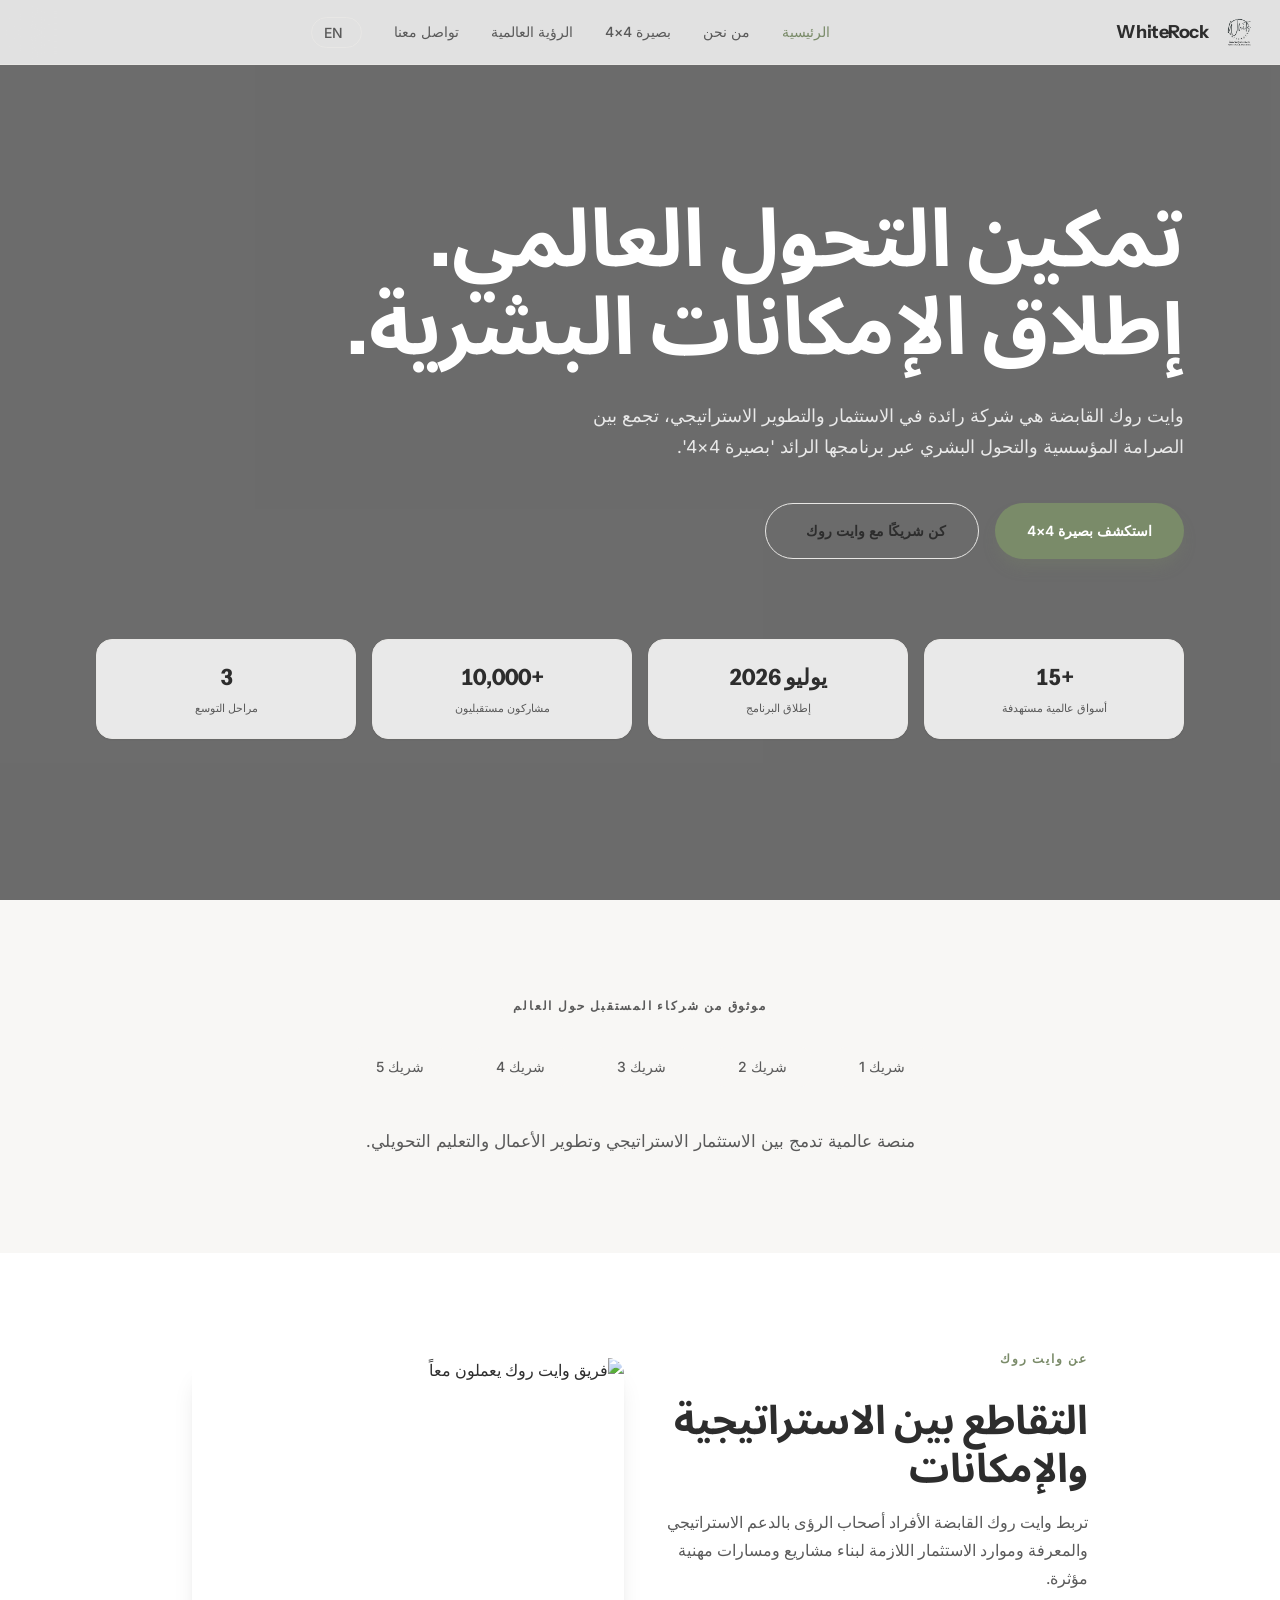
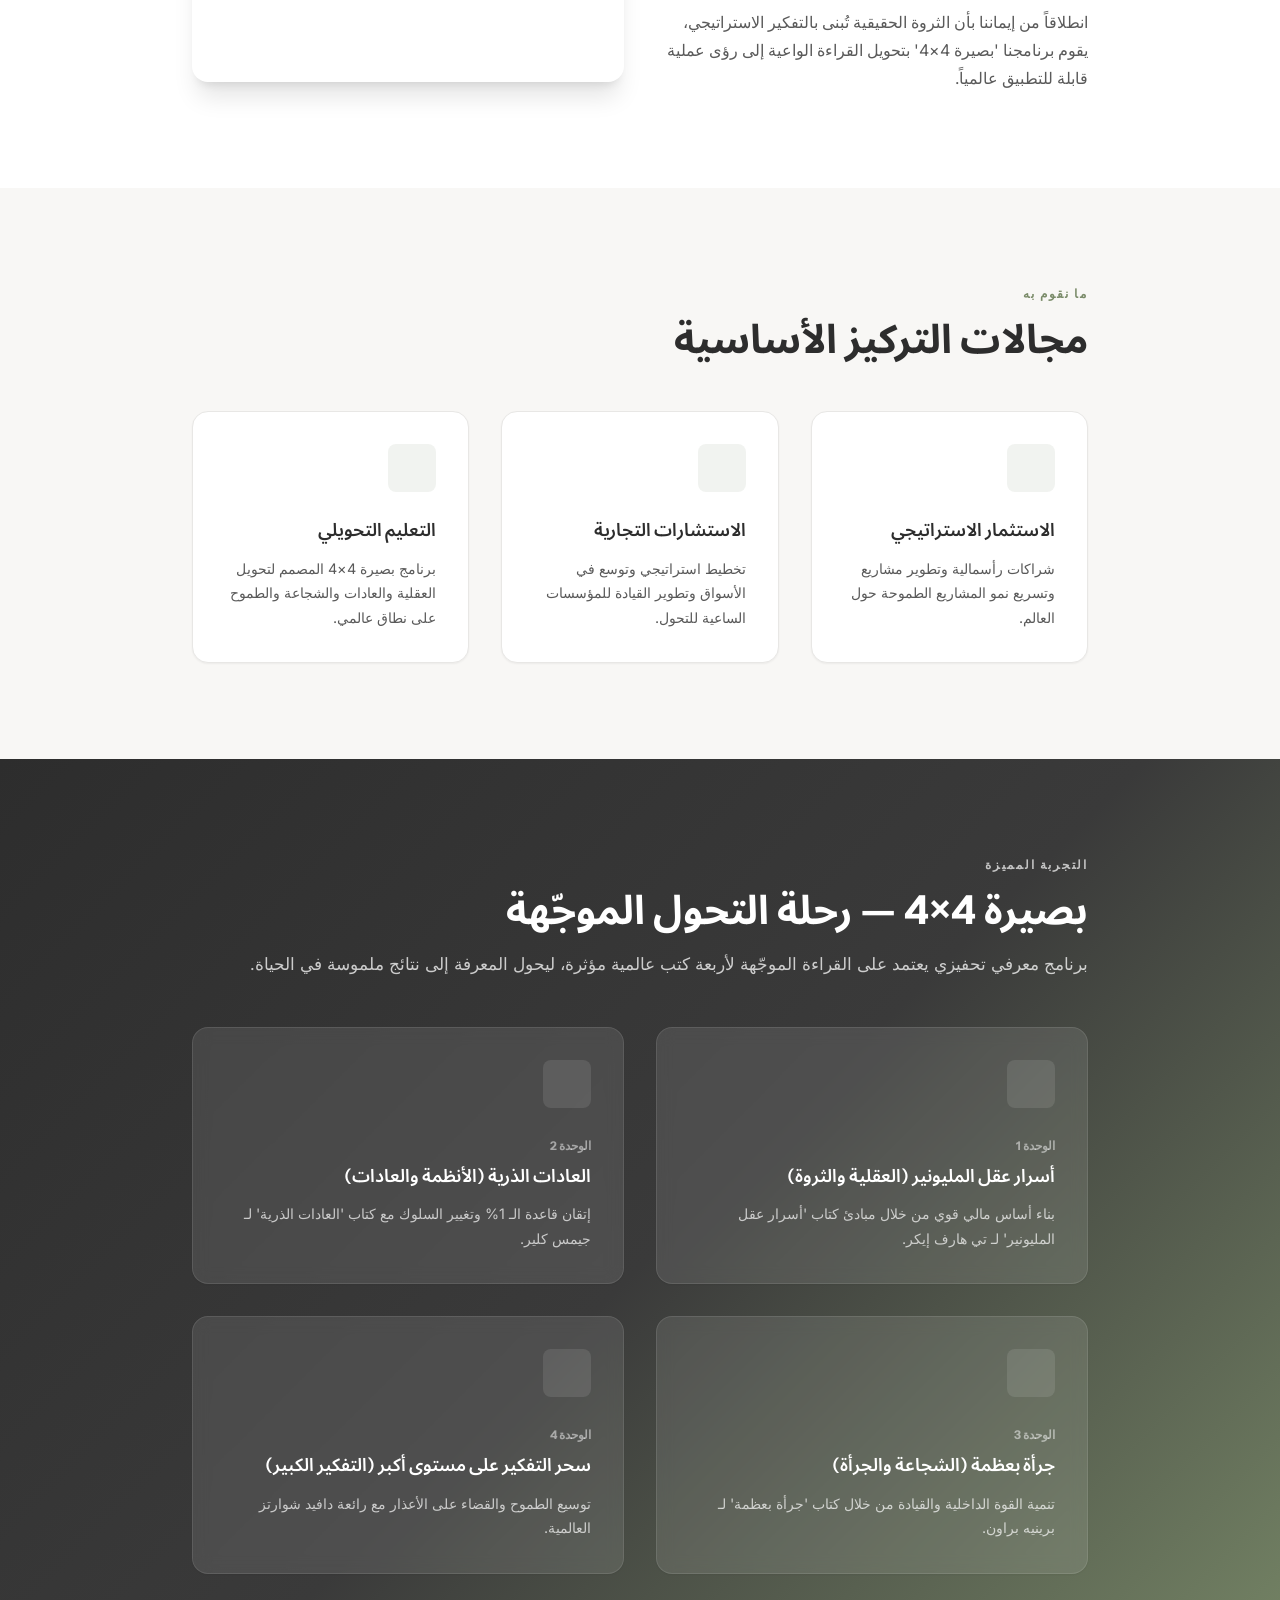
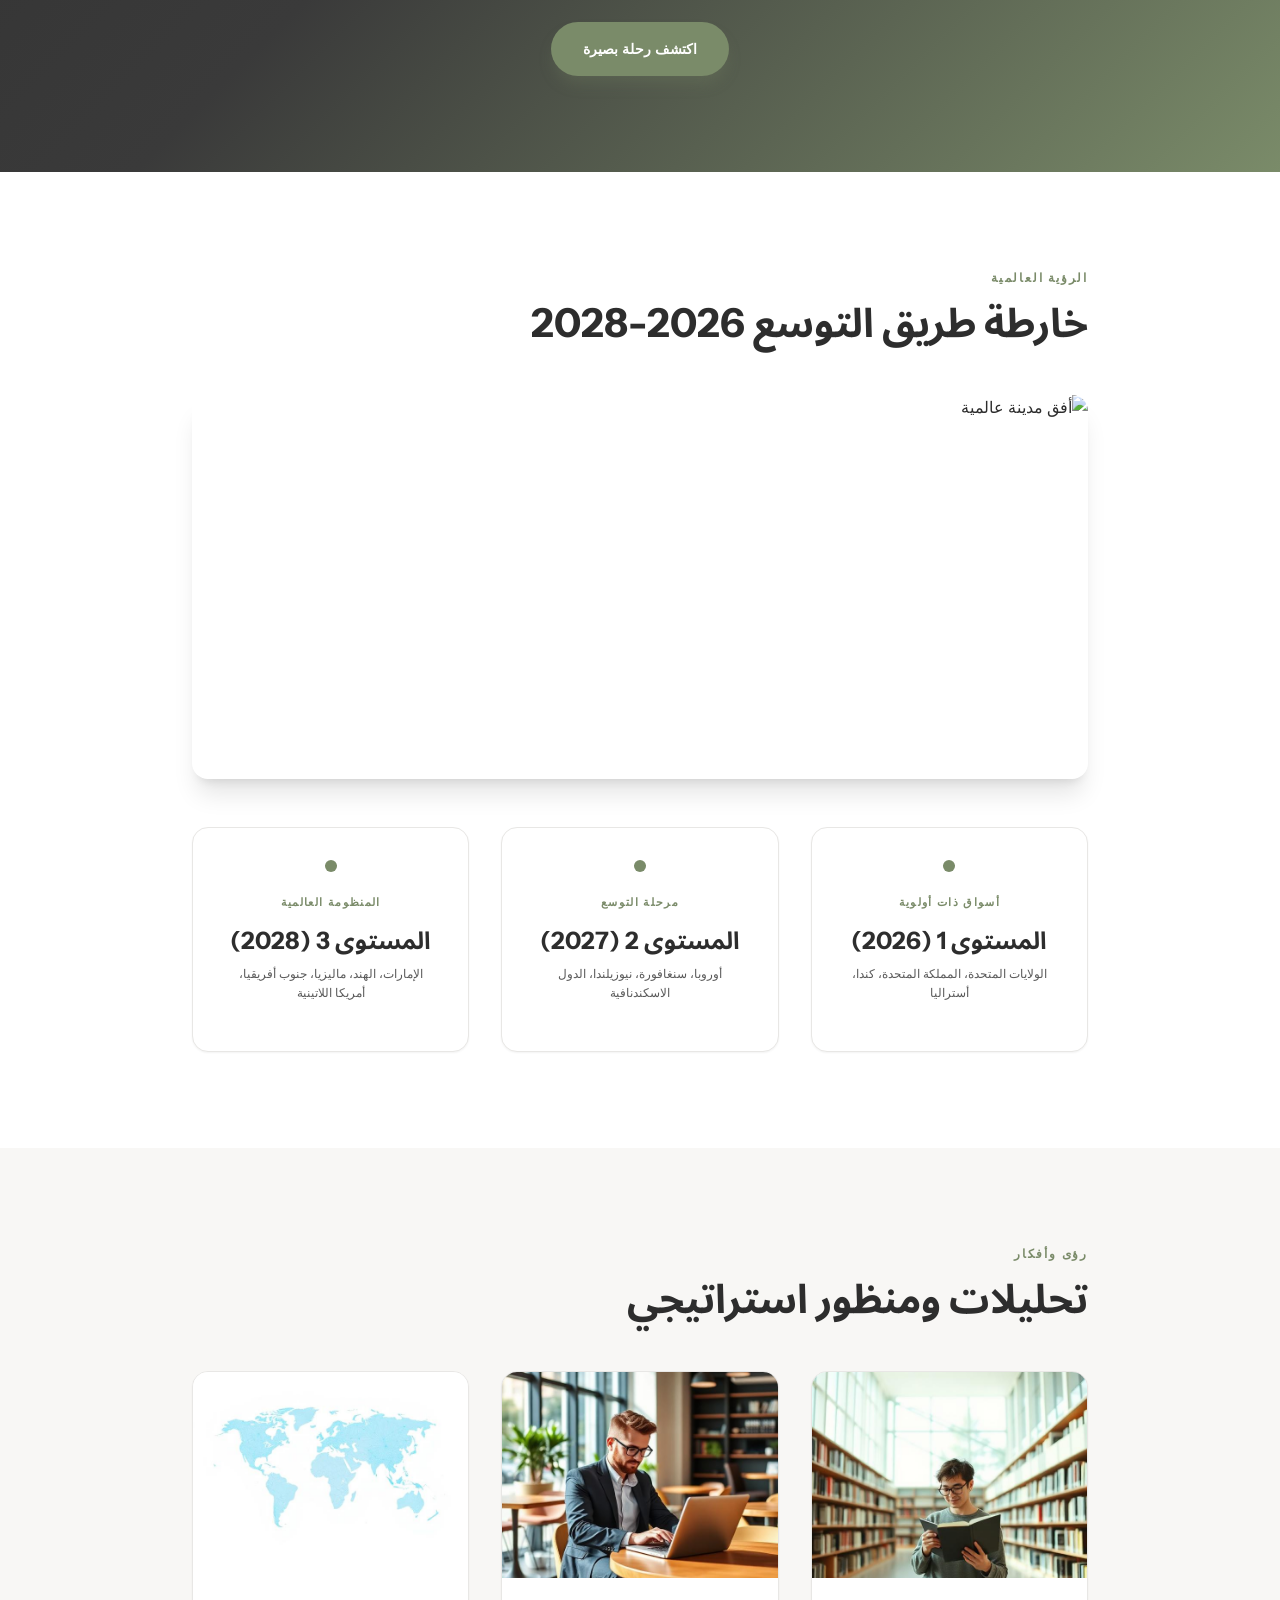
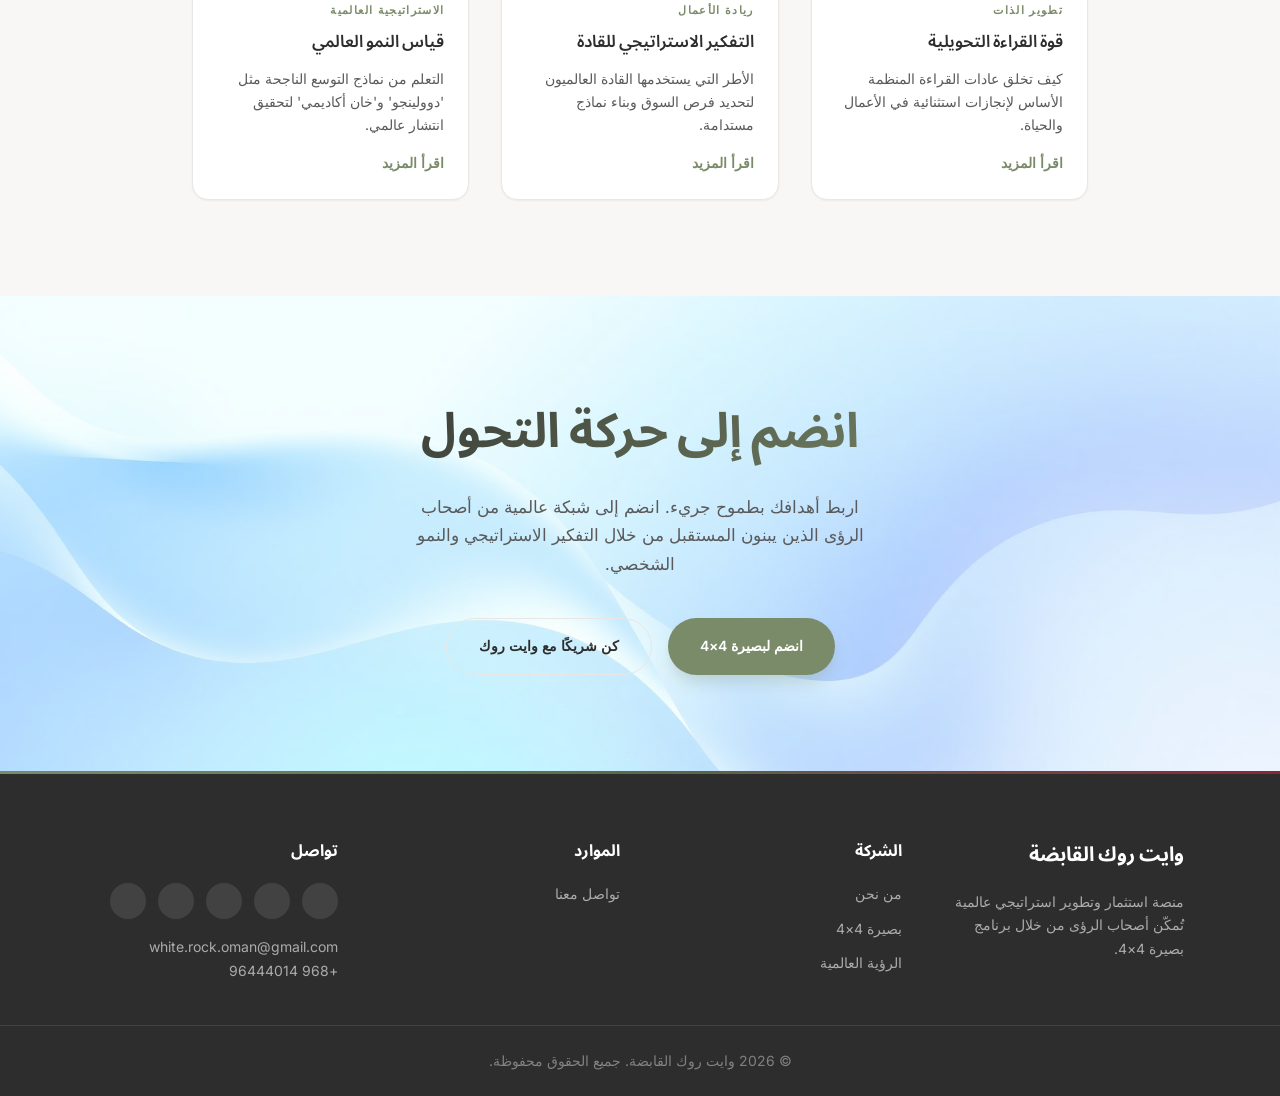
==== index.html @ 489f1a46 "Add files via upload" ====
<!DOCTYPE html>
<html lang="ar" dir="rtl">
<head>
  <meta charset="UTF-8">
  <meta name="viewport" content="width=device-width, initial-scale=1.0">

  <!-- SEO Meta Tags -->
  <title>وايت روك القابضة | بصيرة 4×4 - التمكين المعرفي والاستراتيجي</title>
  <meta name="description" content="وايت روك القابضة — شركة استثمار وتطوير استراتيجي عالمية تُمكّن الأفراد والمؤسسات من خلال برنامج بصيرة 4×4 المستوحى من أعظم الكتب العالمية.">
  <meta name="keywords" content="وايت روك، استثمار، تطوير استراتيجي، بصيرة 4x4، ذكاء مالي، تطوير عادات، قيادة، عمان">
  <meta name="author" content="WhiteRock Holding">
  <meta name="robots" content="index, follow">
  <link rel="canonical" href="https://whiterockholding.com/">

  <!-- Open Graph -->
  <meta property="og:title" content="وايت روك القابضة | بصيرة 4×4">
  <meta property="og:description" content="شركة استثمار وتطوير استراتيجي عالمية تُمكّن الأفراد والمؤسسات الطموحة عبر برنامج بصيرة 4x4.">
  <meta property="og:type" content="website">
  <meta property="og:url" content="https://whiterockholding.com/">
  <meta property="og:image" content="https://whiterockholding.com/assets/images/logo.png">
  <meta property="og:locale" content="ar_AR">
  <meta property="og:site_name" content="WhiteRock Holding">

  <!-- Twitter Card -->
  <meta name="twitter:card" content="summary_large_image">
  <meta name="twitter:title" content="وايت روك القابضة | بصيرة 4×4">
  <meta name="twitter:description" content="تمكين التحول العالمي عبر الاستثمار والتعليم التحويلي.">

  <!-- Favicon -->
  <link rel="icon" type="image/png" href="assets/images/logo.png">
  <link rel="preconnect" href="https://fonts.googleapis.com">
  <link rel="preconnect" href="https://fonts.gstatic.com" crossorigin>
  <link rel="stylesheet" href="assets/style.css">
  <script src="https://unpkg.com/lucide@latest"></script>
</head>
<body>

  <!-- Navbar -->
  <nav class="navbar">
    <div class="navbar__container">
      <a href="index.html" class="navbar__logo">
        <img src="assets/images/logo.png" alt="WhiteRock Holding" class="navbar__logo-img" width="32" height="32">
        <span class="navbar__logo-text">WhiteRock</span>
      </a>

      <div class="navbar__links">
        <a href="index.html" class="nav-link nav-link--active" data-i18n="nav.home">الرئيسية</a>
        <a href="about.html" class="nav-link" data-i18n="nav.about">من نحن</a>
        <a href="program.html" class="nav-link" data-i18n="nav.program">بصيرة 4×4</a>
        <a href="global-vision.html" class="nav-link" data-i18n="nav.globalVision">الرؤية العالمية</a>
        <a href="contact.html" class="nav-link" data-i18n="nav.contact">تواصل معنا</a>
        <button class="lang-btn lang-btn--desktop">
          <i data-lucide="languages"></i> EN
        </button>
      </div>

      <div class="navbar__actions">
        <button class="lang-btn lang-btn--mobile">
          <i data-lucide="languages"></i> EN
        </button>
        <button class="mobile-menu-btn" id="mobile-menu-btn">
          <i data-lucide="menu"></i>
        </button>
      </div>
    </div>

    <div class="mobile-menu hidden" id="mobile-menu">
      <div class="mobile-menu__links">
        <a href="index.html" class="mobile-nav-link mobile-nav-link--active" data-i18n="nav.home">الرئيسية</a>
        <a href="about.html" class="mobile-nav-link" data-i18n="nav.about">من نحن</a>
        <a href="program.html" class="mobile-nav-link" data-i18n="nav.program">بصيرة 4×4</a>
        <a href="global-vision.html" class="mobile-nav-link" data-i18n="nav.globalVision">الرؤية العالمية</a>
        <a href="contact.html" class="mobile-nav-link" data-i18n="nav.contact">تواصل معنا</a>
      </div>
    </div>
  </nav>

  <main>
    <!-- Hero Section -->
    <section class="hero">
      <video class="hero__video" autoplay loop muted playsinline poster="https://images.unsplash.com/photo-1556761175-4b46a572b786?auto=format&fit=crop&w=1920&q=80">
        <!-- Add your 8-12s loop video showing modern cities, business meetings, technology, and global teamwork here -->
        <source src="assets/videos/hero-loop.mp4" type="video/mp4">
      </video>
      <div class="hero__overlay"></div>
      <div class="hero__content">
        <h1 class="hero__title fade-in">
          <span class="hero__title-gradient" data-i18n="hero.title1">تمكين التحول العالمي.</span>
          <span class="hero__title-plain" data-i18n="hero.title2">إطلاق الإمكانات البشرية.</span>
        </h1>
        <p class="hero__desc fade-in" data-i18n="hero.desc">
          وايت روك القابضة هي شركة رائدة في الاستثمار والتطوير الاستراتيجي، تجمع بين الصرامة المؤسسية والتحول البشري عبر برنامجها الرائد "بصيرة 4×4".
        </p>
        <div class="hero__actions fade-in">
          <a href="program.html" class="btn btn--primary" data-i18n="hero.cta1">استكشف بصيرة 4×4</a>
          <a href="program.html" class="btn btn--outline">
            <span data-i18n="hero.cta2">استكشف المنهجية</span>
            <i data-lucide="arrow-left"></i>
          </a>
        </div>
        <div class="hero__stats fade-in">
          <div class="stat-card">
            <i data-lucide="globe" class="stat-card__icon"></i>
            <div class="stat-card__value" data-i18n="hero.stats.marketsValue">+15</div>
            <div class="stat-card__label" data-i18n="hero.stats.markets">أسواق عالمية مستهدفة</div>
          </div>
          <div class="stat-card">
            <i data-lucide="calendar" class="stat-card__icon"></i>
            <div class="stat-card__value" data-i18n="hero.stats.launchValue">يوليو 2026</div>
            <div class="stat-card__label" data-i18n="hero.stats.launch">إطلاق البرنامج</div>
          </div>
          <div class="stat-card">
            <i data-lucide="users" class="stat-card__icon"></i>
            <div class="stat-card__value" data-i18n="hero.stats.participantsValue">+10,000</div>
            <div class="stat-card__label" data-i18n="hero.stats.participants">مشاركون مستقبليون</div>
          </div>
          <div class="stat-card">
            <i data-lucide="layers" class="stat-card__icon"></i>
            <div class="stat-card__value" data-i18n="hero.stats.phasesValue">3</div>
            <div class="stat-card__label" data-i18n="hero.stats.phases">مراحل التوسع</div>
          </div>
        </div>
      </div>
    </section>

    <!-- Trust Section -->
    <section class="section section--alt">
      <div class="container fade-in">
        <span class="trust__label" data-i18n="trust.label">موثوق من شركاء المستقبل حول العالم</span>
        <div class="trust__partners">
          <div class="partner-badge"><span data-i18n="trust.partners.0">شريك 1</span></div>
          <div class="partner-badge"><span data-i18n="trust.partners.1">شريك 2</span></div>
          <div class="partner-badge"><span data-i18n="trust.partners.2">شريك 3</span></div>
          <div class="partner-badge"><span data-i18n="trust.partners.3">شريك 4</span></div>
          <div class="partner-badge"><span data-i18n="trust.partners.4">شريك 5</span></div>
        </div>
        <p class="trust__desc" data-i18n="trust.desc">
          منصة عالمية تدمج بين الاستثمار الاستراتيجي وتطوير الأعمال والتعليم التحويلي.
        </p>
      </div>
    </section>

    <!-- About Section -->
    <section class="section">
      <div class="container">
        <div class="grid-2 grid--center grid--reverse">
          <div class="fade-in">
            <img src="https://images.unsplash.com/photo-1522071820081-009f0129c71c?auto=format&fit=crop&w=800&q=80" alt="فريق وايت روك يعملون معاً" loading="lazy" class="about__image">
          </div>
          <div class="about__content fade-in">
            <span class="section-label" data-i18n="aboutSection.label">عن وايت روك</span>
            <h2 class="section-title" data-i18n="aboutSection.title">التقاطع بين الاستراتيجية والإمكانات</h2>
            <p class="about__desc" data-i18n="aboutSection.p1">
              تربط وايت روك القابضة الأفراد أصحاب الرؤى بالدعم الاستراتيجي والمعرفة وموارد الاستثمار اللازمة لبناء مشاريع ومسارات مهنية مؤثرة.
            </p>
            <p class="about__desc" data-i18n="aboutSection.p2">
              انطلاقاً من الإيمان بأن الثروة الحقيقية تُبنى بالتفكير الاستراتيجي، يقوم برنامجنا "بصيرة 4×4" بتحويل القراءة الواعية إلى رؤى عملية قابلة للتطبيق عالمياً.
            </p>
          </div>
        </div>
      </div>
    </section>

    <!-- Core Services Section -->
    <section class="section section--alt">
      <div class="container">
        <div class="section-header">
          <span class="section-label" data-i18n="core.label">ما نقوم به</span>
          <h2 class="section-title" data-i18n="core.title">مجالات التركيز الأساسية</h2>
        </div>
        <div class="grid-3">
          <div class="card fade-in">
            <div class="card__icon-wrap">
              <i data-lucide="trending-up"></i>
            </div>
            <h3 class="card__title" data-i18n="core.items.0.title">الاستثمار الاستراتيجي</h3>
            <p class="card__desc" data-i18n="core.items.0.desc">شراكات رأسمالية وتطوير مشاريع وتسريع نمو المشاريع الطموحة حول العالم.</p>
          </div>
          <div class="card fade-in">
            <div class="card__icon-wrap">
              <i data-lucide="briefcase"></i>
            </div>
            <h3 class="card__title" data-i18n="core.items.1.title">الاستشارات التجارية</h3>
            <p class="card__desc" data-i18n="core.items.1.desc">تخطيط استراتيجي وتوسع في الأسواق وتطوير القيادة للمؤسسات الساعية للتحول.</p>
          </div>
          <div class="card fade-in">
            <div class="card__icon-wrap">
              <i data-lucide="graduation-cap"></i>
            </div>
            <h3 class="card__title" data-i18n="core.items.2.title">التعليم التحويلي</h3>
            <p class="card__desc" data-i18n="core.items.2.desc">برنامج بصيرة 4×4 المصمم لتحويل العقلية والعادات والشجاعة والطموح على نطاق عالمي.</p>
          </div>
        </div>
      </div>
    </section>

    <!-- Program Section -->
    <section class="section section--dark">
      <div class="container">
        <div class="section-header">
          <span class="section-label section-label--light" data-i18n="programSection.label">التجربة المميزة</span>
          <h2 class="section-title section-title--light" data-i18n="programSection.title">بصيرة 4×4 — رحلة التحول الموجّهة</h2>
          <p class="section-desc section-desc--light" data-i18n="programSection.desc">برنامج معرفي تحفيزي يعتمد على القراءة الموجّهة لأربعة كتب عالمية مؤثرة، ليحول المعرفة إلى نتائج ملموسة في الحياة.</p>
        </div>
        <div class="grid-2">
          <div class="card card--dark fade-in">
            <div class="card__icon-wrap card__icon-wrap--dark">
              <i data-lucide="brain"></i>
            </div>
            <span class="card__num"><span data-i18n="programSection.moduleLabel">الوحدة</span> 1</span>
            <h3 class="card__title card__title--light" data-i18n="programSection.modules.0.title">أسرار عقل المليونير (العقلية والثروة)</h3>
            <p class="card__desc card__desc--light" data-i18n="programSection.modules.0.desc">بناء أساس مالي قوي من خلال مبادئ كتاب 'أسرار عقل المليونير' لـ تي هارف إيكر.</p>
          </div>
          <div class="card card--dark fade-in">
            <div class="card__icon-wrap card__icon-wrap--dark">
              <i data-lucide="zap"></i>
            </div>
            <span class="card__num"><span data-i18n="programSection.moduleLabel">الوحدة</span> 2</span>
            <h3 class="card__title card__title--light" data-i18n="programSection.modules.1.title">العادات الذرية (الأنظمة والعادات)</h3>
            <p class="card__desc card__desc--light" data-i18n="programSection.modules.1.desc">إتقان قاعدة الـ 1% وتغيير السلوك مع كتاب 'العادات الذرية' لـ جيمس كلير.</p>
          </div>
          <div class="card card--dark fade-in">
            <div class="card__icon-wrap card__icon-wrap--dark">
              <i data-lucide="heart"></i>
            </div>
            <span class="card__num"><span data-i18n="programSection.moduleLabel">الوحدة</span> 3</span>
            <h3 class="card__title card__title--light" data-i18n="programSection.modules.2.title">جرأة بعظمة (الشجاعة والجرأة)</h3>
            <p class="card__desc card__desc--light" data-i18n="programSection.modules.2.desc">تنمية القوة الداخلية والقيادة من خلال كتاب 'جرأة بعظمة' لـ برينيه براون.</p>
          </div>
          <div class="card card--dark fade-in">
            <div class="card__icon-wrap card__icon-wrap--dark">
              <i data-lucide="rocket"></i>
            </div>
            <span class="card__num"><span data-i18n="programSection.moduleLabel">الوحدة</span> 4</span>
            <h3 class="card__title card__title--light" data-i18n="programSection.modules.3.title">سحر التفكير على مستوى أكبر (التفكير الكبير)</h3>
            <p class="card__desc card__desc--light" data-i18n="programSection.modules.3.desc">توسيع الطموح والقضاء على الأعذار مع رائعة دافيد شوارتز العالمية.</p>
          </div>
        </div>
        <div style="text-align:center; margin-top:3rem;" class="fade-in">
          <a href="program.html" class="btn btn--primary" data-i18n="programSection.cta">اكتشف رحلة بصيرة</a>
        </div>
      </div>
    </section>

    <!-- Global Section -->
    <section class="section">
      <div class="container">
        <div class="section-header">
          <span class="section-label" data-i18n="globalSection.label">الرؤية العالمية</span>
          <h2 class="section-title" data-i18n="globalSection.title">التوسع عبر الحدود</h2>
        </div>
        <img src="https://images.unsplash.com/photo-1477959858617-67f851154673?auto=format&fit=crop&w=1920&q=80" alt="أفق مدينة عالمية" loading="lazy" class="global-image fade-in">
        <div class="grid-3">
          <div class="tier-card fade-in">
            <div class="tier-card__dot"></div>
            <span class="tier-card__status" data-i18n="globalSection.tiers.0.status">أسواق ذات أولوية</span>
            <h3 class="tier-card__name" data-i18n="globalSection.tiers.0.tier">المستوى 1 (2026)</h3>
            <p class="tier-card__year" data-i18n="globalSection.tiers.0.countries">الولايات المتحدة، المملكة المتحدة، كندا، أستراليا</p>
          </div>
          <div class="tier-card fade-in">
            <div class="tier-card__dot"></div>
            <span class="tier-card__status" data-i18n="globalSection.tiers.1.status">مرحلة التوسع</span>
            <h3 class="tier-card__name" data-i18n="globalSection.tiers.1.tier">المستوى 2 (2027)</h3>
            <p class="tier-card__year" data-i18n="globalSection.tiers.1.countries">أوروبا، سنغافورة، نيوزيلندا، الدول الاسكندنافية</p>
          </div>
          <div class="tier-card fade-in">
            <div class="tier-card__dot"></div>
            <span class="tier-card__status" data-i18n="globalSection.tiers.2.status">المنظومة العالمية</span>
            <h3 class="tier-card__name" data-i18n="globalSection.tiers.2.tier">المستوى 3 (2028)</h3>
            <p class="tier-card__year" data-i18n="globalSection.tiers.2.countries">الإمارات، الهند، ماليزيا، جنوب أفريقيا، أمريكا اللاتينية</p>
          </div>
        </div>
      </div>
    </section>

    <!-- Insights Section -->
    <section class="section section--alt">
      <div class="container">
        <div class="section-header">
          <span class="section-label" data-i18n="insightsSection.label">رؤى وأفكار</span>
          <h2 class="section-title" data-i18n="insightsSection.title">وجهات نظر وأفكار</h2>
        </div>
        <div class="grid-3">
          <div class="fade-in">
            <article class="article-card">
              <img src="assets/images/insight-reading.jpg" alt="قوة القراءة التحويلية" loading="lazy" class="article-card__image">
              <div class="article-card__body">
                <span class="article-card__category" data-i18n="insightsSection.articles.0.category">تطوير الذات</span>
                <h3 class="article-card__title" data-i18n="insightsSection.articles.0.title">قوة القراءة التحويلية</h3>
                <p class="article-card__excerpt" data-i18n="insightsSection.articles.0.excerpt">كيف تخلق العادات المنظمة الأساس لإنجازات استثنائية في الأعمال والحياة.</p>
                <a href="about.html" class="article-card__link">
                  <span data-i18n="insightsSection.readMore">اقرأ المزيد</span>
                  <i data-lucide="arrow-left"></i>
                </a>
              </div>
            </article>
          </div>
          <div class="fade-in">
            <article class="article-card">
              <img src="assets/images/insight-strategy.jpg" alt="التفكير الاستراتيجي لرواد الأعمال" loading="lazy" class="article-card__image">
              <div class="article-card__body">
                <span class="article-card__category" data-i18n="insightsSection.articles.1.category">ريادة الأعمال</span>
                <h3 class="article-card__title" data-i18n="insightsSection.articles.1.title">التفكير الاستراتيجي لرواد الأعمال</h3>
                <p class="article-card__excerpt" data-i18n="insightsSection.articles.1.excerpt">أطر استراتيجية لتحديد فرص السوق وبناء نماذج أعمال مستدامة.</p>
                <a href="about.html" class="article-card__link">
                  <span data-i18n="insightsSection.readMore">اقرأ المزيد</span>
                  <i data-lucide="arrow-left"></i>
                </a>
              </div>
            </article>
          </div>
          <div class="fade-in">
            <article class="article-card">
              <img src="assets/images/insight-global.jpg" alt="بناء رؤية عالمية" loading="lazy" class="article-card__image">
              <div class="article-card__body">
                <span class="article-card__category" data-i18n="insightsSection.articles.2.category">التفكير الاستراتيجي</span>
                <h3 class="article-card__title" data-i18n="insightsSection.articles.2.title">بناء رؤية عالمية</h3>
                <p class="article-card__excerpt" data-i18n="insightsSection.articles.2.excerpt">تطوير النماذج الذهنية التي يستخدمها أنجح المستثمرين والقادة في العالم.</p>
                <a href="insights.html" class="article-card__link">
                  <span data-i18n="insightsSection.readMore">اقرأ المزيد</span>
                  <i data-lucide="arrow-left"></i>
                </a>
              </div>
            </article>
          </div>
        </div>
      </div>
    </section>

    <!-- CTA Section -->
    <section class="cta">
      <img src="assets/images/cta-gradient.jpg" alt="" class="cta__bg" loading="lazy">
      <div class="cta__overlay"></div>
      <div class="cta__content fade-in">
        <h2 class="cta__title" data-i18n="cta.title">ابدأ رحلة التحول</h2>
        <p class="cta__desc" data-i18n="cta.desc">
          اربط أهدافك بطموح جريء. انضم إلى شبكة عالمية من أصحاب الرؤى الذين يبنون المستقبل من خلال التفكير الاستراتيجي والنمو الشخصي.
        </p>
        <div class="cta__actions">
          <a href="program.html" class="btn btn--primary" data-i18n="cta.cta1">انضم لبصيرة 4×4</a>
          <a href="contact.html" class="btn btn--outline" data-i18n="cta.cta2">تواصل معنا لبدء الرحلة</a>
        </div>
      </div>
    </section>
  </main>

  <!-- Footer -->
  <footer class="footer">
    <div class="footer__grid">
      <div>
        <h3 class="footer__brand-name" data-i18n="footer.brand">وايت روك القابضة</h3>
        <p class="footer__brand-desc" data-i18n="footer.brandDesc">منصة استثمار وتطوير استراتيجي عالمية تُمكّن أصحاب الرؤى حول العالم.</p>
      </div>
      <div>
        <h4 class="footer__col-title" data-i18n="footer.company">الشركة</h4>
        <nav class="footer__links">
          <a href="about.html" class="footer__link" data-i18n="footer.links.about">من نحن</a>
          <a href="program.html" class="footer__link" data-i18n="footer.links.program">بصيرة 4×4</a>
          <a href="global-vision.html" class="footer__link" data-i18n="footer.links.globalVision">الرؤية العالمية</a>
        </nav>
      </div>
      <div>
        <h4 class="footer__col-title" data-i18n="footer.resources">الموارد</h4>
        <nav class="footer__links">
          <a href="contact.html" class="footer__link" data-i18n="footer.links.contact">تواصل معنا</a>
        </nav>
      </div>
      <div>
        <h4 class="footer__col-title" data-i18n="footer.connect">تواصل</h4>
        <div class="social-links social-links--footer">
          <a href="#" class="social-link" aria-label="LinkedIn"><i data-lucide="linkedin"></i></a>
          <a href="#" class="social-link" aria-label="Instagram"><i data-lucide="instagram"></i></a>
          <a href="#" class="social-link" aria-label="YouTube"><i data-lucide="youtube"></i></a>
          <a href="#" class="social-link" aria-label="Twitter"><i data-lucide="twitter"></i></a>
          <a href="#" class="social-link" aria-label="Facebook"><i data-lucide="facebook"></i></a>
        </div>
        <p class="footer__info">white.rock.oman@gmail.com<br>+968 96444014</p>
      </div>
    </div>
    <div class="footer__bottom">
      <p class="footer__copyright" data-i18n="footer.copyright">© 2026 وايت روك القابضة. جميع الحقوق محفوظة.</p>
    </div>
  </footer>

  <script>lucide.createIcons();</script>
  <script src="assets/main.js"></script>
</body>
</html>
---- assets/style.css ----
/* =========================================
   WhiteRock Holding — Complete Style Sheet
   Pure CSS with semantic class names
   No Tailwind utility classes in HTML
   ========================================= */

/* ---------- Google Fonts ---------- */
@import url('https://fonts.googleapis.com/css2?family=Instrument+Sans:wght@400;500;600;700&family=Inter:wght@300;400;500;600;700&family=Noto+Sans+Arabic:wght@300;400;500;600;700&display=swap');

/* ---------- CSS Custom Properties (Design Tokens) ---------- */
:root {
  --color-background:           #ffffff;
  --color-foreground:           #2d2d2d;
  --color-primary:              #7a8b69;
  --color-primary-fg:           #ffffff;
  --color-secondary:            #5a6b49;
  --color-accent:               #8b2635;
  --color-secondary-bg:         #f8f7f5;
  --color-muted-fg:             #5a5a5a;
  --color-border:               #e8e7e5;
  --color-card-bg:              #ffffff;

  --font-display: 'Instrument Sans', sans-serif;
  --font-body:    'Inter', sans-serif;
  --font-arabic:  'Noto Sans Arabic', sans-serif;

  --radius-sm:    0.5rem;
  --radius-md:    0.75rem;
  --radius-lg:    1rem;
  --radius-full:  9999px;

  --shadow-sm:  0 1px 2px rgba(0,0,0,0.05);
  --shadow-md:  0 4px 6px -1px rgba(0,0,0,0.1), 0 2px 4px -2px rgba(0,0,0,0.1);
  --shadow-lg:  0 10px 15px -3px rgba(0,0,0,0.1), 0 4px 6px -4px rgba(0,0,0,0.1);
  --shadow-xl:  0 20px 25px -5px rgba(0,0,0,0.1), 0 8px 10px -6px rgba(0,0,0,0.1);
  --shadow-primary: 0 10px 15px -3px rgba(122, 139, 105, 0.25);
  --shadow-primary-lg: 0 20px 25px -5px rgba(122, 139, 105, 0.3);

  --container-max: 80rem;
  --section-px: 1.5rem;
  --section-py: 5rem;

  --nav-height: 73px;
}

/* ---------- Reset & Base ---------- */
*, *::before, *::after { box-sizing: border-box; margin: 0; padding: 0; }

html { scroll-behavior: smooth; -webkit-text-size-adjust: 100%; }

body {
  font-family: var(--font-body);
  background-color: var(--color-background);
  color: var(--color-foreground);
  -webkit-font-smoothing: antialiased;
  -moz-osx-font-smoothing: grayscale;
  line-height: 1.6;
  min-height: 100vh;
}

img, video { max-width: 100%; height: auto; display: block; }
a { color: inherit; text-decoration: none; }
button { cursor: pointer; background: none; border: none; font-family: inherit; }
input, textarea, select { font-family: inherit; }
ul { list-style: none; }

/* ---------- RTL Support ---------- */
[dir="rtl"] { font-family: var(--font-display), var(--font-body), var(--font-arabic), sans-serif; }
[dir="rtl"] h1, [dir="rtl"] h2, [dir="rtl"] h3,
[dir="rtl"] h4, [dir="rtl"] h5, [dir="rtl"] h6 {
  font-family: var(--font-display), var(--font-arabic), sans-serif;
  letter-spacing: 0;
}

/* =========================================
   LAYOUT
   ========================================= */
.container {
  width: 100%;
  max-width: var(--container-max);
  margin: 0 auto;
  padding: 0 var(--section-px);
}

.section {
  padding: var(--section-py) var(--section-px);
}

.section--alt { background-color: var(--color-secondary-bg); }

.section--dark {
  background: linear-gradient(135deg, #2d2d2d 0%, #3a3a3a 50%, var(--color-primary) 100%);
  position: relative;
}

.section--gradient {
  background: linear-gradient(135deg, var(--color-background) 0%, var(--color-secondary-bg) 100%);
}

/* ---------- Grid ---------- */
.grid-2 { display: grid; grid-template-columns: 1fr; gap: 2rem; }
.grid-3 { display: grid; grid-template-columns: 1fr; gap: 2rem; }
.grid-4 { display: grid; grid-template-columns: repeat(2, 1fr); gap: 1.5rem; }

.grid--center { align-items: center; }

/* =========================================
   NAVBAR
   ========================================= */
.navbar {
  position: fixed;
  top: 0; left: 0; right: 0;
  z-index: 50;
  background-color: rgba(255,255,255,0.8);
  backdrop-filter: blur(24px);
  -webkit-backdrop-filter: blur(24px);
  border-bottom: 1px solid var(--color-border);
}

.navbar__container {
  max-width: var(--container-max);
  margin: 0 auto;
  padding: 1rem 1.5rem;
  display: flex;
  align-items: center;
  justify-content: space-between;
}

.navbar__logo {
  display: flex;
  align-items: center;
  gap: 0.75rem;
}

.navbar__logo-img {
  height: 2rem;
  width: auto;
}

.navbar__logo-text {
  font-family: var(--font-display);
  font-weight: 700;
  font-size: 1.125rem;
  letter-spacing: -0.025em;
  color: var(--color-foreground);
}

.navbar__links {
  display: none;
  align-items: center;
  gap: 2rem;
}

.navbar__actions {
  display: flex;
  align-items: center;
  gap: 0.75rem;
}

/* Nav links */
.nav-link {
  font-size: 0.875rem;
  font-weight: 500;
  color: var(--color-muted-fg);
  transition: color 200ms;
}

.nav-link:hover { color: var(--color-foreground); }
.nav-link--active { color: var(--color-primary); }

/* Language toggle */
.lang-btn {
  display: inline-flex;
  align-items: center;
  gap: 0.375rem;
  font-size: 0.875rem;
  font-weight: 500;
  color: var(--color-muted-fg);
  padding: 0.375rem 0.75rem;
  border-radius: var(--radius-full);
  border: 1px solid var(--color-border);
  transition: all 150ms;
  background: none;
  cursor: pointer;
}

.lang-btn:hover {
  color: var(--color-foreground);
  border-color: rgba(90, 90, 90, 0.4);
}

.lang-btn svg { width: 1rem; height: 1rem; }

/* Mobile menu button */
.mobile-menu-btn {
  color: var(--color-foreground);
  display: flex;
  align-items: center;
  padding: 0.25rem;
}

.mobile-menu-btn svg { width: 1.5rem; height: 1.5rem; }

/* Mobile menu */
.mobile-menu {
  display: none;
  background-color: var(--color-background);
  border-bottom: 1px solid var(--color-border);
  overflow: hidden;
}

.mobile-menu:not(.hidden) { display: block; }

.mobile-menu__links {
  padding: 1rem 1.5rem 1.5rem;
  display: flex;
  flex-direction: column;
  gap: 1rem;
}

.mobile-nav-link {
  font-size: 0.875rem;
  font-weight: 500;
  color: var(--color-muted-fg);
  transition: color 200ms;
}
.mobile-nav-link:hover { color: var(--color-foreground); }
.mobile-nav-link--active { color: var(--color-primary); }

/* =========================================
   BUTTONS
   ========================================= */
.btn {
  display: inline-flex;
  align-items: center;
  gap: 0.5rem;
  padding: 1rem 2rem;
  border-radius: var(--radius-full);
  font-weight: 600;
  font-size: 0.875rem;
  transition: all 300ms;
  border: none;
  cursor: pointer;
}

.btn--primary {
  background-color: var(--color-primary);
  color: var(--color-primary-fg);
  box-shadow: var(--shadow-primary);
}

.btn--primary:hover {
  box-shadow: var(--shadow-primary-lg);
  filter: brightness(1.1);
}

.btn--outline {
  border: 1px solid var(--color-border);
  background: transparent;
  color: var(--color-foreground);
}

.btn--outline:hover {
  background-color: var(--color-secondary-bg);
  border-color: rgba(193, 196, 200, 1);
}

.btn--white {
  background-color: rgba(255,255,255,0.15);
  color: #fff;
  border: 1px solid rgba(255,255,255,0.2);
}

.btn--white:hover { background-color: rgba(255,255,255,0.25); }

.btn svg { width: 1rem; height: 1rem; }

/* =========================================
   SECTION HEADER
   ========================================= */
.section-label {
  display: block;
  font-size: 0.75rem;
  font-weight: 700;
  color: var(--color-primary);
  letter-spacing: 0.15em;
  text-transform: uppercase;
  margin-bottom: 0.75rem;
}

.section-label--light { color: rgba(255,255,255,0.7); }

.section-title {
  font-family: var(--font-display);
  font-size: clamp(1.75rem, 4vw, 2.5rem);
  font-weight: 700;
  letter-spacing: -0.025em;
  color: var(--color-foreground);
  line-height: 1.2;
}

.section-title--light { color: #fff; }

.section-title--gradient {
  background: linear-gradient(135deg, var(--color-foreground), var(--color-primary));
  -webkit-background-clip: text;
  -webkit-text-fill-color: transparent;
  background-clip: text;
}

.section-desc {
  margin-top: 1rem;
  font-size: 1.05rem;
  color: var(--color-muted-fg);
  line-height: 1.7;
}

.section-desc--light { color: rgba(255,255,255,0.75); }

.section-header { margin-bottom: 3rem; }
.section-header--center { text-align: center; }

/* =========================================
   HERO SECTION
   ========================================= */
.hero {
  position: relative;
  min-height: 100vh;
  display: flex;
  align-items: center;
  overflow: hidden;
}

.hero__bg {
  position: absolute;
  inset: 0;
  width: 100%;
  height: 100%;
  object-fit: cover;
  z-index: -2;
}

.hero__video {
  position: absolute;
  inset: 0;
  width: 100%;
  height: 100%;
  object-fit: cover;
  z-index: -2;
}

.hero__overlay {
  position: absolute;
  inset: 0;
  background-color: rgba(45, 45, 45, 0.7);
  z-index: -1;
}

.hero__content {
  position: relative;
  z-index: 1;
  padding: 8rem var(--section-px) var(--section-py);
  max-width: var(--container-max);
  margin: 0 auto;
  width: 100%;
}

.hero__title {
  font-family: var(--font-display);
  font-size: clamp(2.5rem, 8vw, 5rem);
  font-weight: 700;
  letter-spacing: -0.04em;
  line-height: 1.1;
  text-wrap: balance;
  color: #fff;
}

.hero__title-gradient {
  display: block;
  color: #fff;
}

.hero__title-plain {
  color: #fff;
  display: block;
}

.hero__desc {
  margin-top: 2rem;
  font-size: 1.1rem;
  color: rgba(255, 255, 255, 0.85);
  max-width: 40rem;
  line-height: 1.75;
}

.hero__actions {
  margin-top: 2.5rem;
  display: flex;
  flex-wrap: wrap;
  gap: 1rem;
}

/* Hero stats */
.hero__stats {
  margin-top: 5rem;
  display: grid;
  grid-template-columns: repeat(2, 1fr);
  gap: 1rem;
}

.stat-card {
  background-color: rgba(255,255,255,0.85);
  backdrop-filter: blur(4px);
  border: 1px solid var(--color-border);
  border-radius: var(--radius-lg);
  padding: 1.25rem;
  text-align: center;
  box-shadow: var(--shadow-sm);
}

.stat-card__icon {
  width: 1.25rem;
  height: 1.25rem;
  color: var(--color-primary);
  margin: 0 auto 0.75rem;
}

.stat-card__value {
  font-family: var(--font-display);
  font-size: 1.4rem;
  font-weight: 700;
  color: var(--color-foreground);
  font-variant-numeric: tabular-nums;
}

.stat-card__label {
  font-size: 0.7rem;
  color: var(--color-muted-fg);
  margin-top: 0.25rem;
}

/* =========================================
   TRUST SECTION
   ========================================= */
.trust__label {
  font-size: 0.75rem;
  font-weight: 600;
  color: var(--color-muted-fg);
  letter-spacing: 0.15em;
  text-transform: uppercase;
  text-align: center;
  display: block;
  margin-bottom: 2rem;
}

.trust__partners {
  display: flex;
  flex-wrap: wrap;
  justify-content: center;
  align-items: center;
  gap: 1.5rem;
  margin-bottom: 2.5rem;
}

.partner-badge {
  height: 2.5rem;
  padding: 0 1.5rem;
  border-radius: var(--radius-md);
  background-color: var(--color-secondary-bg);
  display: flex;
  align-items: center;
  justify-content: center;
}

.partner-badge span {
  font-size: 0.875rem;
  font-weight: 500;
  color: var(--color-muted-fg);
}

.trust__desc {
  text-align: center;
  color: var(--color-muted-fg);
  font-size: 1.05rem;
  max-width: 40rem;
  margin: 0 auto;
  line-height: 1.75;
}

/* =========================================
   ABOUT SECTION (homepage)
   ========================================= */
.about__image {
  border-radius: var(--radius-lg);
  box-shadow: var(--shadow-xl);
  width: 100%;
  object-fit: cover;
  aspect-ratio: 4/3;
}

.about__content { display: flex; flex-direction: column; gap: 1rem; }

.about__desc {
  font-size: 1rem;
  color: var(--color-muted-fg);
  line-height: 1.75;
}

/* =========================================
   CARDS
   ========================================= */
.card {
  background-color: var(--color-background);
  border: 1px solid var(--color-border);
  border-radius: var(--radius-lg);
  padding: 2rem;
  box-shadow: var(--shadow-sm);
  height: 100%;
}

.card--hover {
  transition: transform 300ms, box-shadow 300ms;
}

.card--hover:hover {
  transform: translateY(-0.25rem);
  box-shadow: var(--shadow-lg);
}

.card--alt { background-color: var(--color-card-bg); }

.card--dark {
  background-color: rgba(255,255,255,0.1);
  border-color: rgba(255,255,255,0.1);
  backdrop-filter: blur(8px);
  transition: background-color 200ms;
}

.card--dark:hover { background-color: rgba(255,255,255,0.15); }

/* Icon wrapper */
.card__icon-wrap {
  width: 3rem;
  height: 3rem;
  border-radius: var(--radius-sm);
  background-color: rgba(122, 139, 105, 0.1);
  display: flex;
  align-items: center;
  justify-content: center;
  margin-bottom: 1.5rem;
}

.card__icon-wrap--dark {
  background-color: rgba(255,255,255,0.1);
}

.card__icon-wrap svg {
  width: 1.5rem;
  height: 1.5rem;
  color: var(--color-primary);
}

.card__icon-wrap--dark svg { color: #fff; }

.card__num {
  font-size: 0.75rem;
  font-weight: 700;
  color: rgba(255,255,255,0.5);
  font-family: var(--font-display);
}

.card__title {
  font-family: var(--font-display);
  font-size: 1.125rem;
  font-weight: 600;
  color: var(--color-foreground);
  margin-top: 0.25rem;
  margin-bottom: 0.75rem;
}

.card__title--light { color: #fff; }

.card__desc {
  font-size: 0.9rem;
  color: var(--color-muted-fg);
  line-height: 1.7;
}

.card__desc--light { color: rgba(255,255,255,0.7); }

/* Small dot accent */
.card__dot {
  width: 0.5rem;
  height: 0.5rem;
  border-radius: 50%;
  background-color: var(--color-primary);
  margin-bottom: 1rem;
}

/* Tags / pills inside cards */
.card__tags {
  display: flex;
  flex-wrap: wrap;
  gap: 0.5rem;
  margin-top: 1rem;
}

.tag {
  font-size: 0.7rem;
  padding: 0.25rem 0.75rem;
  border-radius: var(--radius-full);
  background-color: rgba(122, 139, 105, 0.1);
  color: var(--color-primary);
}

/* =========================================
   ARTICLE / INSIGHT CARDS
   ========================================= */
.article-card {
  background-color: var(--color-background);
  border: 1px solid var(--color-border);
  border-radius: var(--radius-lg);
  overflow: hidden;
  box-shadow: var(--shadow-sm);
  display: flex;
  flex-direction: column;
  height: 100%;
  transition: transform 300ms, box-shadow 300ms;
}

.article-card:hover {
  transform: translateY(-0.25rem);
  box-shadow: var(--shadow-lg);
}

.article-card__image {
  width: 100%;
  aspect-ratio: 4/3;
  object-fit: cover;
}

.article-card__body {
  padding: 1.5rem;
  display: flex;
  flex-direction: column;
  flex: 1;
}

.article-card__category {
  font-size: 0.7rem;
  font-weight: 700;
  color: var(--color-primary);
  letter-spacing: 0.12em;
  text-transform: uppercase;
}

.article-card__title {
  font-family: var(--font-display);
  font-size: 1.05rem;
  font-weight: 600;
  color: var(--color-foreground);
  margin-top: 0.5rem;
  margin-bottom: 0.75rem;
}

.article-card__excerpt {
  font-size: 0.875rem;
  color: var(--color-muted-fg);
  line-height: 1.65;
  flex: 1;
}

.article-card__link {
  display: inline-flex;
  align-items: center;
  gap: 0.25rem;
  font-size: 0.875rem;
  font-weight: 600;
  color: var(--color-primary);
  margin-top: 1rem;
  transition: gap 200ms;
}

.article-card__link:hover { gap: 0.5rem; }
.article-card__link svg { width: 0.875rem; height: 0.875rem; }

/* =========================================
   TIER CARDS (global vision)
   ========================================= */
.tier-card {
  background-color: var(--color-background);
  border: 1px solid var(--color-border);
  border-radius: var(--radius-lg);
  padding: 2rem;
  text-align: center;
  box-shadow: var(--shadow-sm);
  height: 100%;
}

.tier-card__dot {
  width: 0.75rem;
  height: 0.75rem;
  border-radius: 50%;
  background-color: var(--color-primary);
  margin: 0 auto 1rem;
}

.tier-card__status {
  font-size: 0.7rem;
  font-weight: 700;
  color: var(--color-primary);
  letter-spacing: 0.12em;
  text-transform: uppercase;
}

.tier-card__name {
  font-family: var(--font-display);
  font-size: 1.5rem;
  font-weight: 700;
  color: var(--color-foreground);
  margin-top: 0.5rem;
}

.tier-card__year {
  font-size: 0.75rem;
  color: var(--color-muted-fg);
  margin-top: 0.25rem;
  margin-bottom: 1rem;
}

.tier-card__countries {
  display: flex;
  flex-wrap: wrap;
  justify-content: center;
  gap: 0.5rem;
}

.tier-card__badge {
  font-size: 0.7rem;
  padding: 0.25rem 0.75rem;
  border-radius: var(--radius-full);
  background-color: rgba(122, 139, 105, 0.1);
  color: var(--color-primary);
}

/* =========================================
   TIMELINE (global vision)
   ========================================= */
.timeline { position: relative; max-width: 56rem; margin: 0 auto; }

.timeline__line {
  position: absolute;
  inset-inline-start: 1rem;
  top: 0;
  bottom: 0;
  width: 1px;
  background-color: var(--color-border);
}

.timeline__item {
  position: relative;
  display: flex;
  gap: 2rem;
  margin-bottom: 2.5rem;
  padding-inline-start: 1rem;
}

.timeline__dot {
  position: absolute;
  inset-inline-start: 0.5625rem;
  top: 0.5rem;
  width: 0.75rem;
  height: 0.75rem;
  border-radius: 50%;
  background-color: var(--color-primary);
  transform: translateX(-50%);
  z-index: 1;
}

[dir="rtl"] .timeline__dot { transform: translateX(50%); }

.timeline__content {
  margin-inline-start: 2rem;
  background-color: var(--color-background);
  border: 1px solid var(--color-border);
  border-radius: var(--radius-lg);
  padding: 1.5rem;
  box-shadow: var(--shadow-sm);
  flex: 1;
}

.timeline__year {
  font-family: var(--font-display);
  font-size: 1.5rem;
  font-weight: 700;
  color: var(--color-primary);
}

.timeline__title {
  font-family: var(--font-display);
  font-size: 1rem;
  font-weight: 600;
  color: var(--color-foreground);
  margin-top: 0.25rem;
}

.timeline__desc {
  font-size: 0.875rem;
  color: var(--color-muted-fg);
  line-height: 1.65;
  margin-top: 0.5rem;
}

/* =========================================
   PAGE HEADER (inner pages)
   ========================================= */
.page-header {
  position: relative;
  padding: calc(var(--nav-height) + var(--section-py)) var(--section-px) var(--section-py);
  text-align: center;
  overflow: hidden;
}

.page-header__bg {
  position: absolute;
  top: 0;
  left: 0;
  width: 100%;
  height: 100%;
  object-fit: cover;
  z-index: -2;
}

.page-header__overlay {
  position: absolute;
  top: 0;
  left: 0;
  width: 100%;
  height: 100%;
  background: rgba(45, 45, 45, 0.7);
  z-index: -1;
}

.page-header__inner {
  position: relative;
  max-width: var(--container-max);
  margin: 0 auto;
  display: flex;
  flex-direction: column;
  align-items: center;
  z-index: 1;
}

.page-header__label {
  display: inline-block;
  font-size: 0.75rem;
  font-weight: 700;
  color: #fff;
  letter-spacing: 0.15em;
  text-transform: uppercase;
  margin-bottom: 1rem;
}

.page-header__title {
  font-family: var(--font-display);
  font-size: clamp(2rem, 5vw, 3rem);
  font-weight: 700;
  letter-spacing: -0.04em;
  line-height: 1.15;
  color: #fff;
}

.page-header__desc {
  margin-top: 1.25rem;
  font-size: 1.05rem;
  color: rgba(255, 255, 255, 0.8);
  max-width: 38rem;
  line-height: 1.7;
}

/* =========================================
   CTA SECTION
   ========================================= */
.cta {
  position: relative;
  padding: var(--section-py) var(--section-px);
  overflow: hidden;
  text-align: center;
}

.cta__bg {
  position: absolute;
  inset: 0;
  width: 100%;
  height: 100%;
  object-fit: cover;
}

.cta__overlay {
  position: absolute;
  inset: 0;
  background-color: rgba(255,255,255,0.5);
}

.cta__content {
  position: relative;
  z-index: 1;
  max-width: 48rem;
  margin: 0 auto;
}

.cta__title {
  font-family: var(--font-display);
  font-size: clamp(2rem, 5vw, 3rem);
  font-weight: 700;
  letter-spacing: -0.025em;
  background: linear-gradient(135deg, var(--color-foreground), var(--color-primary));
  -webkit-background-clip: text;
  -webkit-text-fill-color: transparent;
  background-clip: text;
}

.cta__desc {
  margin-top: 1.5rem;
  color: var(--color-muted-fg);
  font-size: 1.05rem;
  max-width: 30rem;
  margin-inline: auto;
  line-height: 1.7;
}

.cta__actions {
  margin-top: 2.5rem;
  display: flex;
  flex-wrap: wrap;
  justify-content: center;
  gap: 1rem;
}

/* =========================================
   CONTACT FORM
   ========================================= */
.form { display: flex; flex-direction: column; gap: 1rem; }

.form__input,
.form__textarea {
  background-color: var(--color-background);
  border: 1px solid var(--color-border);
  border-radius: var(--radius-md);
  padding: 0.75rem 1rem;
  font-size: 0.875rem;
  color: var(--color-foreground);
  width: 100%;
  transition: border-color 200ms, box-shadow 200ms;
}

.form__input:focus,
.form__textarea:focus {
  outline: none;
  border-color: var(--color-primary);
  box-shadow: 0 0 0 3px rgba(122, 139, 105, 0.15);
}

.form__textarea { resize: none; }

::placeholder { color: var(--color-muted-fg); }

/* =========================================
   CONTACT INFO
   ========================================= */
.contact-list { display: flex; flex-direction: column; gap: 1rem; }

.contact-item { display: flex; align-items: center; gap: 0.75rem; }

.contact-item__icon {
  width: 2.5rem;
  height: 2.5rem;
  border-radius: var(--radius-sm);
  background-color: rgba(122, 139, 105, 0.1);
  display: flex;
  align-items: center;
  justify-content: center;
  flex-shrink: 0;
}

.contact-item__icon svg {
  width: 1.125rem;
  height: 1.125rem;
  color: var(--color-primary);
  stroke-width: 1.5;
}

.contact-item__text {
  font-size: 0.875rem;
  color: var(--color-muted-fg);
}

/* =========================================
   SOCIAL ICONS
   ========================================= */
.social-links { display: flex; gap: 0.75rem; }

.social-link {
  width: 2.5rem;
  height: 2.5rem;
  border-radius: var(--radius-sm);
  background-color: rgba(122, 139, 105, 0.1);
  display: flex;
  align-items: center;
  justify-content: center;
  color: var(--color-primary);
  transition: all 200ms;
}

.social-link:hover {
  background-color: var(--color-primary);
  color: var(--color-primary-fg);
}

.social-link svg {
  width: 1.125rem;
  height: 1.125rem;
  stroke-width: 1.5;
}

.social-links--footer .social-link {
  background: rgba(255, 255, 255, 0.1);
  color: var(--color-background);
  width: 2.25rem;
  height: 2.25rem;
  border-radius: var(--radius-full);
}

.social-links--footer .social-link:hover {
  background: var(--color-primary);
  color: var(--color-primary-fg);
}

.social-links--footer .social-link svg { width: 1rem; height: 1rem; }

/* =========================================
   FOOTER
   ========================================= */
.footer {
  background-color: var(--color-foreground);
  color: var(--color-background);
  border-top: 3px solid transparent;
  border-image: linear-gradient(90deg, var(--color-primary), var(--color-secondary), var(--color-accent)) 1;
}

.footer__grid {
  max-width: var(--container-max);
  margin: 0 auto;
  display: grid;
  grid-template-columns: 1fr;
  gap: 2.5rem;
  padding: 4rem var(--section-px) 2rem;
}

.footer__brand-name {
  font-family: var(--font-display);
  font-weight: 700;
  font-size: 1.25rem;
  color: var(--color-background);
  margin-bottom: 0.75rem;
  display: block;
}

.footer__brand-desc {
  font-size: 0.875rem;
  color: rgba(255, 255, 255, 0.6);
  line-height: 1.7;
  margin: 1.25rem 0 2rem;
  max-width: 300px;
}

.footer__col-title {
  font-family: var(--font-display);
  font-weight: 700;
  font-size: 1rem;
  color: var(--color-background);
  margin-bottom: 1.25rem;
}

.footer__links {
  display: flex;
  flex-direction: column;
  gap: 0.75rem;
}

.footer__link {
  font-size: 0.875rem;
  color: rgba(255, 255, 255, 0.6);
  transition: all 200ms ease;
  display: inline-block;
  align-self: flex-start;
}

.footer__link:hover {
  color: var(--color-primary);
  transform: translateX(4px);
}

[dir="rtl"] .footer__link:hover {
  transform: translateX(-4px);
}

.footer__info {
  font-size: 0.875rem;
  color: rgba(255, 255, 255, 0.6);
  margin-top: 1rem;
  line-height: 1.7;
}

.footer__bottom {
  max-width: var(--container-max);
  margin: 0 auto;
  display: flex;
  flex-direction: column;
  align-items: center;
  gap: 1.5rem;
  padding: 1.5rem var(--section-px);
  border-top: 1px solid rgba(255, 255, 255, 0.1);
}

.footer__copyright {
  font-size: 0.875rem;
  color: rgba(255, 255, 255, 0.4);
  text-align: center;
}

/* =========================================
   GLOBAL VISION IMAGE
   ========================================= */
.global-image {
  width: 100%;
  border-radius: var(--radius-lg);
  box-shadow: var(--shadow-xl);
  object-fit: cover;
  aspect-ratio: 21/9;
  margin-bottom: 3rem;
}

/* =========================================
   ANIMATIONS / SCROLL REVEAL
   ========================================= */
@keyframes fade-up {
  0%   { opacity: 0; transform: translateY(12px); }
  100% { opacity: 1; transform: translateY(0); }
}

@keyframes pulse-glow {
  0%, 100% { box-shadow: 0 0 20px rgba(0,194,199,0.3); }
  50%       { box-shadow: 0 0 30px rgba(0,194,199,0.5); }
}

.fade-in {
  opacity: 0;
  transform: translateY(20px);
  transition: opacity 0.6s ease-out, transform 0.6s ease-out;
}

.fade-in.visible {
  opacity: 1;
  transform: translateY(0);
}

/* =========================================
   RESPONSIVE BREAKPOINTS
   ========================================= */

/* sm: 640px */
@media (min-width: 640px) {
  .hero__stats {
    grid-template-columns: repeat(4, 1fr);
  }
}

/* md: 768px */
@media (min-width: 768px) {
  :root {
    --section-px: 3rem;
    --section-py: 6rem;
  }

  .grid-2  { grid-template-columns: repeat(2, 1fr); }
  .grid-3  { grid-template-columns: repeat(3, 1fr); }
  .grid-4  { grid-template-columns: repeat(4, 1fr); }

  .footer__grid { grid-template-columns: repeat(4, 1fr); }

  .timeline__line { inset-inline-start: 50%; }
  .timeline__item {
    width: 50%;
  }
  .timeline__item--right {
    margin-inline-start: 50%;
  }
  .timeline__dot {
    inset-inline-start: 100%;
  }
  .timeline__item--right .timeline__dot {
    inset-inline-start: 0;
  }
  .timeline__content { margin-inline-start: 2rem; }
  .timeline__item--right .timeline__content { margin-inline-start: 2rem; }
}

/* lg: 1024px */
@media (min-width: 1024px) {
  :root { --section-px: 5rem; }

  .navbar__links         { display: flex; }
  .mobile-menu-btn       { display: none; }
  .mobile-menu           { display: none !important; }
  .lang-btn--mobile      { display: none; }
  .lang-btn--desktop     { display: inline-flex; }
}

/* xl: 1280px */
@media (min-width: 1280px) {
  :root { --section-px: 6rem; }
}

/* Mobile only: hide desktop lang btn */
@media (max-width: 1023px) {
  .lang-btn--desktop { display: none; }
  .lang-btn--mobile  { display: inline-flex; }
}

/* Grid reverse on desktop */
@media (min-width: 768px) {
  .grid--reverse > :first-child { order: 2; }
  .grid--reverse > :last-child  { order: 1; }
}

/* =========================================
   ROADMAP GRID (Basirah 4x4)
   ========================================= */
.roadmap-grid {
  display: grid;
  grid-template-columns: repeat(auto-fit, minmax(240px, 1fr));
  gap: 1.5rem;
  margin-top: 3.5rem;
}

.roadmap-item {
  background-color: var(--color-background);
  border: 1px solid var(--color-border);
  border-radius: var(--radius-lg);
  padding: 2rem;
  position: relative;
  transition: all 400ms cubic-bezier(0.4, 0, 0.2, 1);
  display: flex;
  flex-direction: column;
  gap: 0.5rem;
  overflow: hidden;
}

.roadmap-item:hover {
  border-color: var(--color-primary);
  transform: translateY(-0.5rem);
  box-shadow: var(--shadow-xl);
}

.roadmap-step {
  font-family: var(--font-display);
  font-size: 2.5rem;
  font-weight: 800;
  color: var(--color-primary);
  opacity: 0.15;
  position: absolute;
  top: 1rem;
  inset-inline-end: 1.5rem;
  line-height: 1;
}

.roadmap-title {
  font-family: var(--font-display);
  font-size: 1.15rem;
  font-weight: 700;
  color: var(--color-foreground);
  margin-top: 0.5rem;
  z-index: 1;
}

.roadmap-desc {
  font-size: 0.875rem;
  color: var(--color-muted-fg);
  line-height: 1.6;
  z-index: 1;
}

@media (max-width: 639px) {
  .roadmap-grid {
    grid-template-columns: 1fr;
  }
}
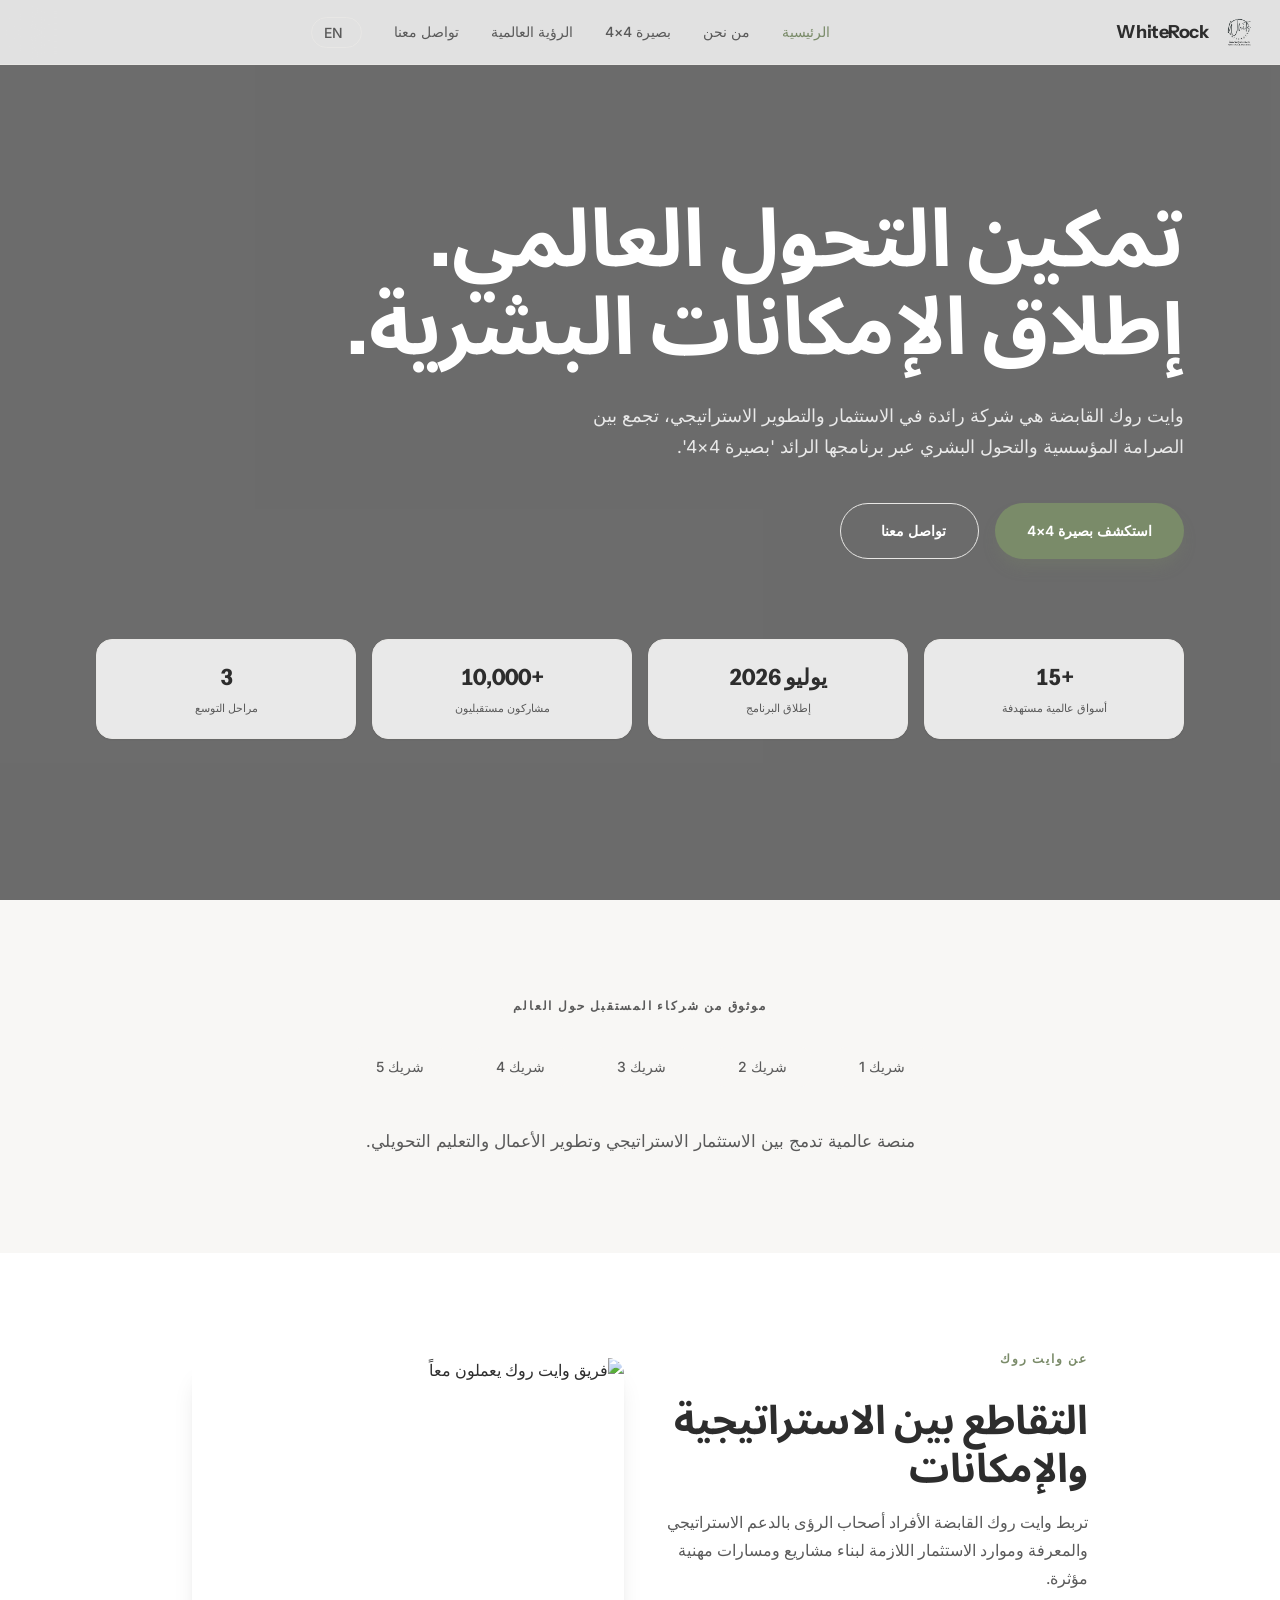
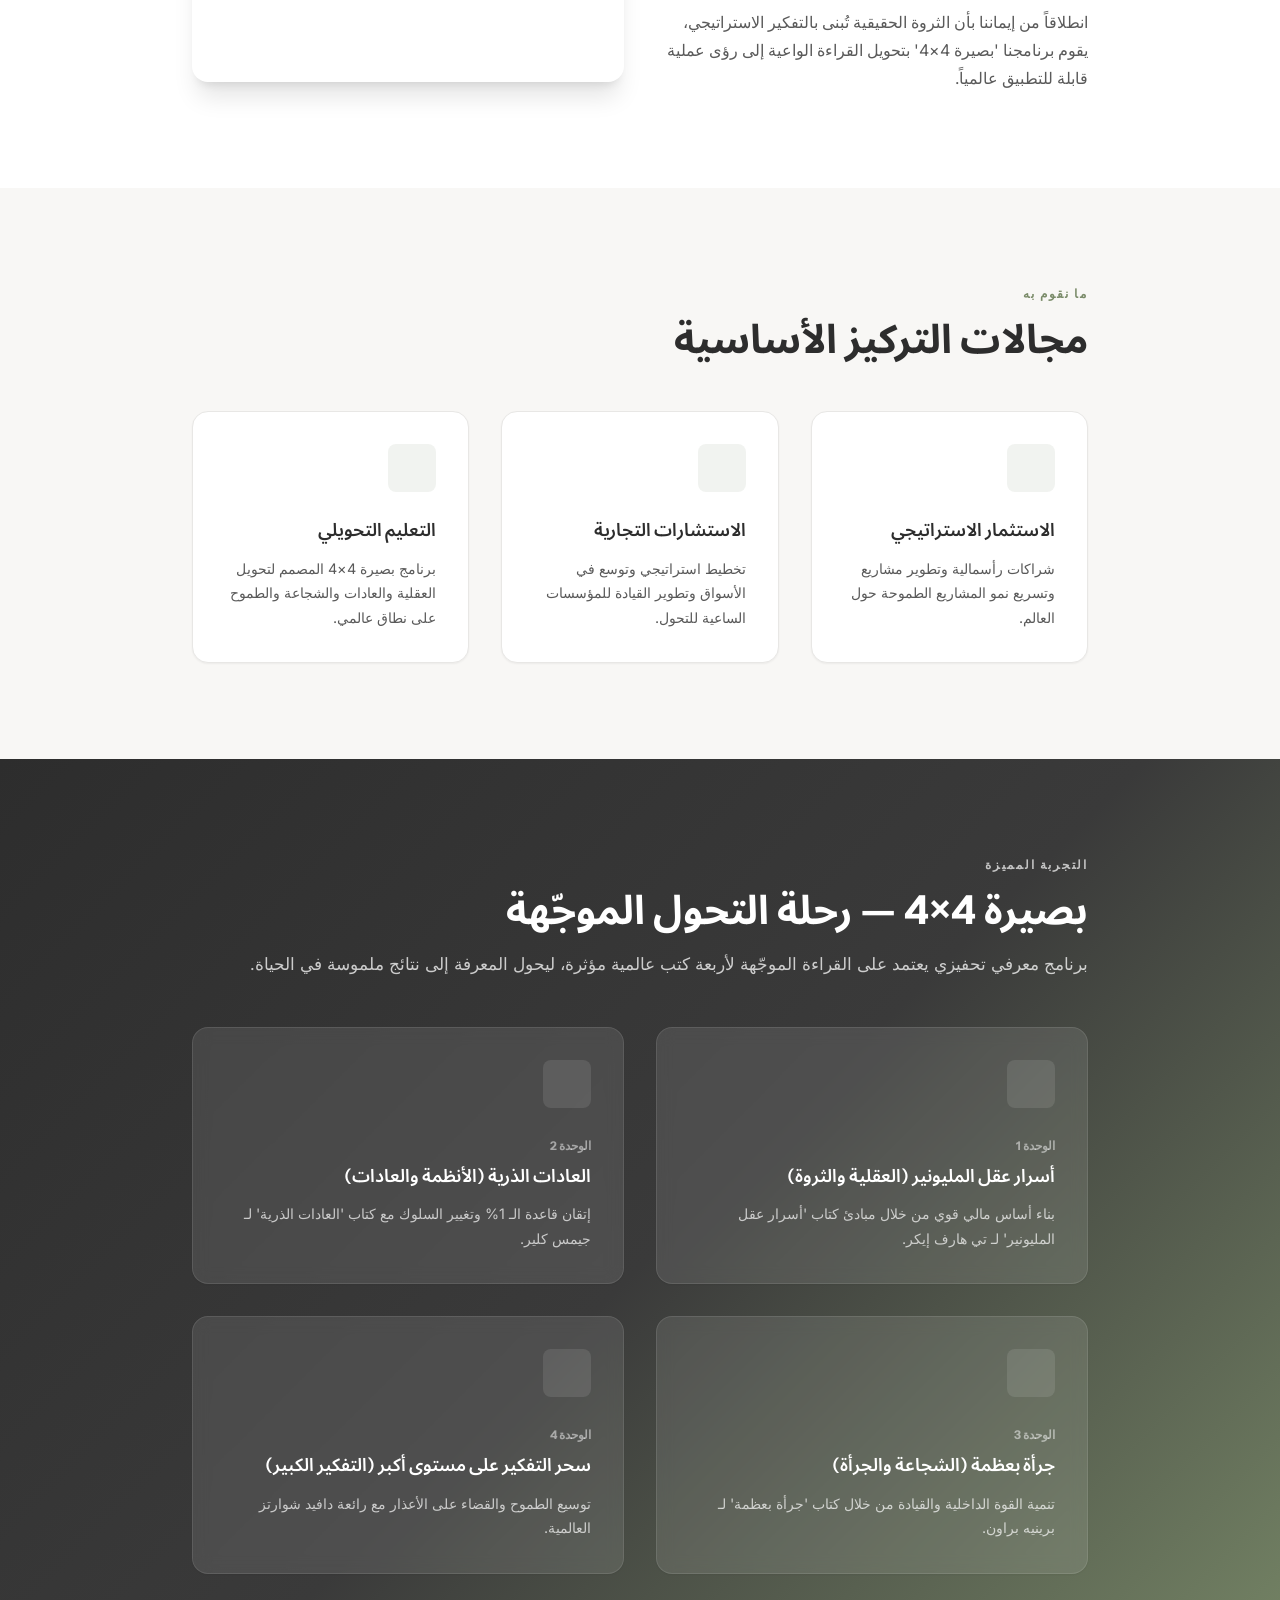
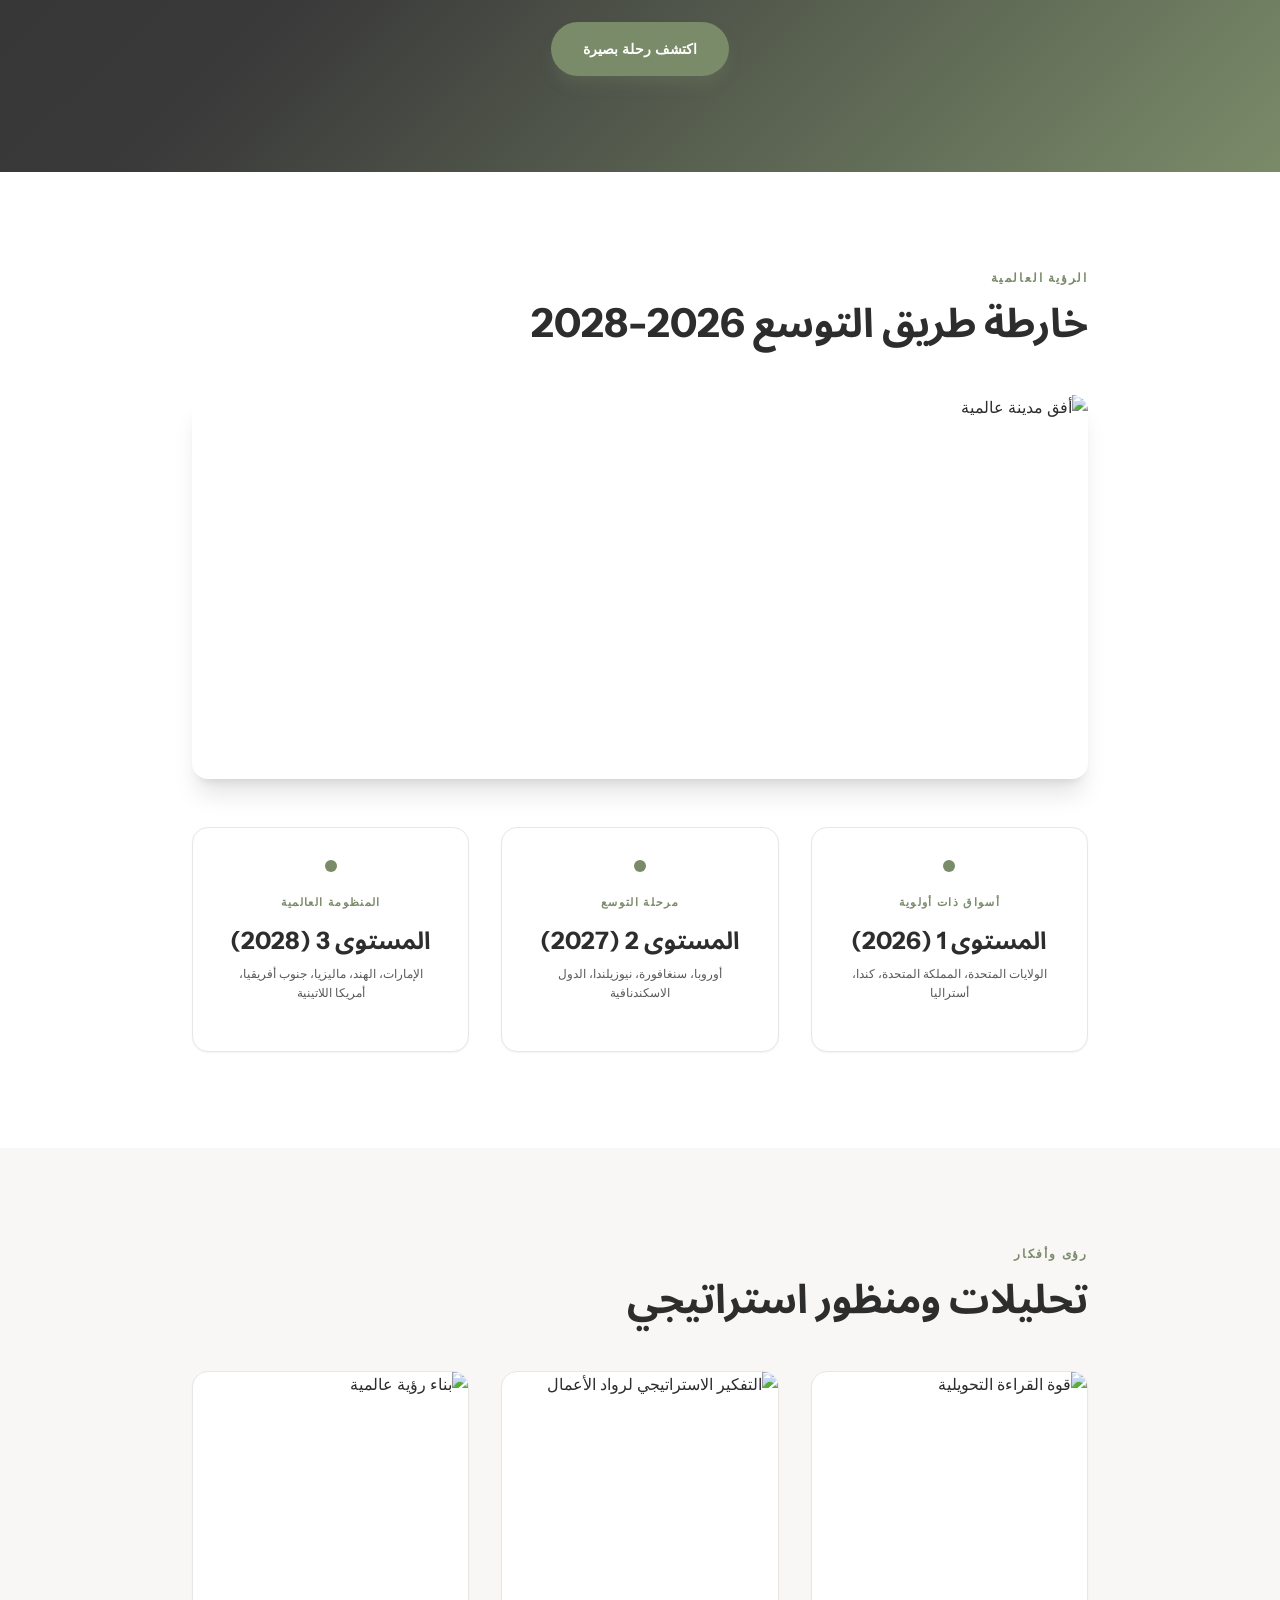
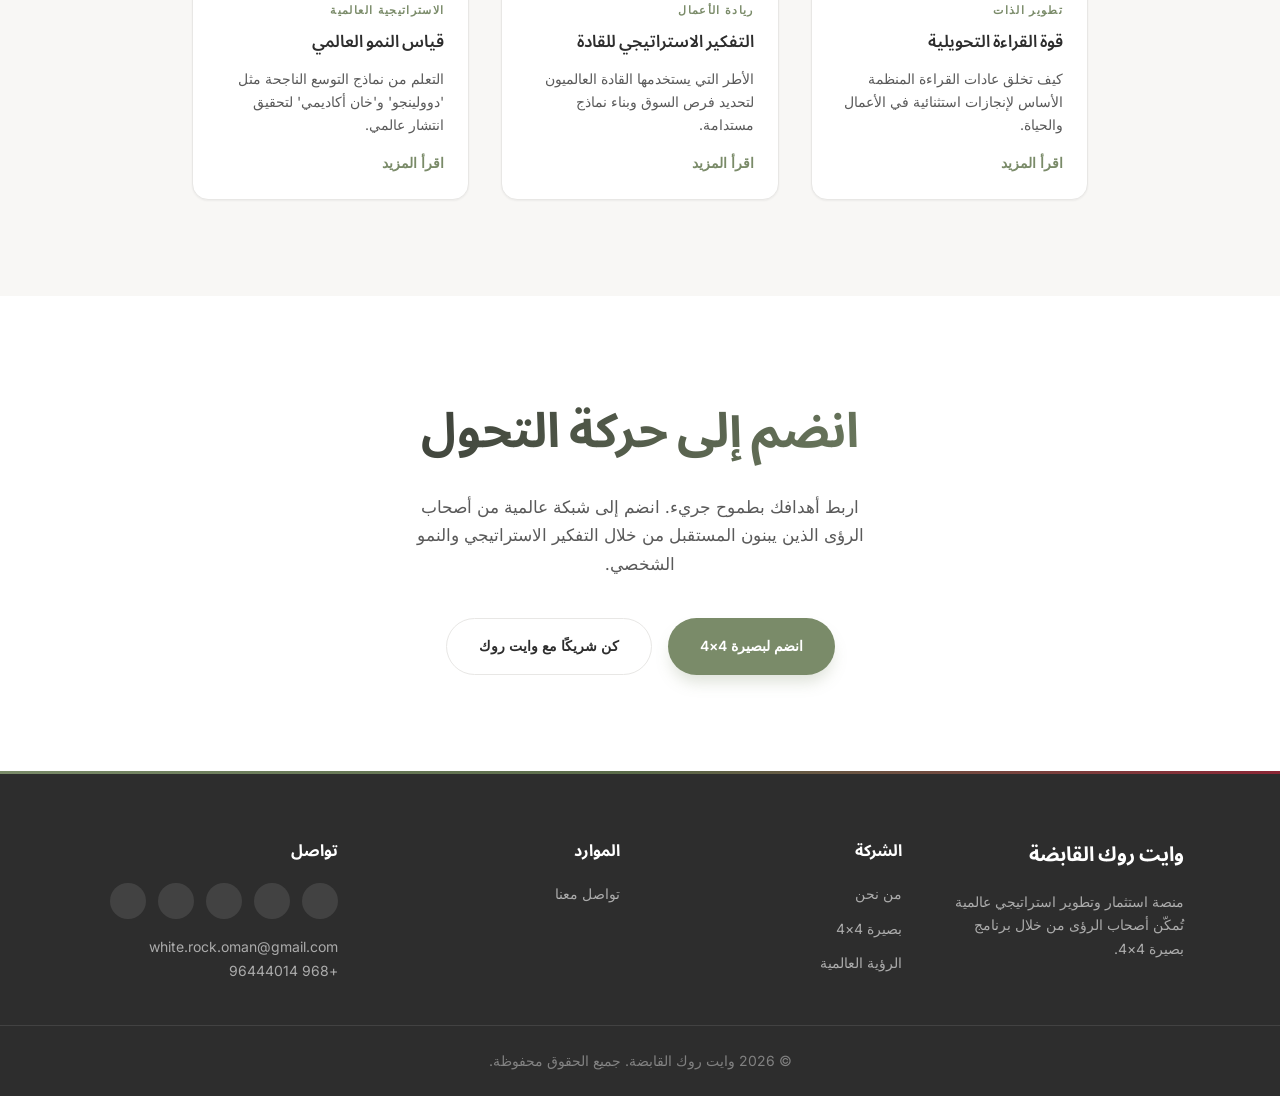
==== commit 86747cbe: "Add files via upload" ====
--- a/index.html
+++ b/index.html
@@ -93,8 +93,8 @@
         </p>
         <div class="hero__actions fade-in">
           <a href="program.html" class="btn btn--primary" data-i18n="hero.cta1">استكشف بصيرة 4×4</a>
-          <a href="program.html" class="btn btn--outline">
-            <span data-i18n="hero.cta2">استكشف المنهجية</span>
+          <a href="contact.html" class="btn btn--secondary">
+            <span data-i18n="hero.cta2">تواصل معنا</span>
             <i data-lucide="arrow-left"></i>
           </a>
         </div>
@@ -249,7 +249,7 @@
           <span class="section-label" data-i18n="globalSection.label">الرؤية العالمية</span>
           <h2 class="section-title" data-i18n="globalSection.title">التوسع عبر الحدود</h2>
         </div>
-        <img src="https://images.unsplash.com/photo-1477959858617-67f851154673?auto=format&fit=crop&w=1920&q=80" alt="أفق مدينة عالمية" loading="lazy" class="global-image fade-in">
+        <img src="https://images.unsplash.com/photo-1524661135-423995f22d0b?auto=format&fit=crop&w=1920&q=80" alt="أفق مدينة عالمية" loading="lazy" class="global-image fade-in">
         <div class="grid-3">
           <div class="tier-card fade-in">
             <div class="tier-card__dot"></div>
@@ -283,7 +283,7 @@
         <div class="grid-3">
           <div class="fade-in">
             <article class="article-card">
-              <img src="assets/images/insight-reading.jpg" alt="قوة القراءة التحويلية" loading="lazy" class="article-card__image">
+              <img src="https://images.unsplash.com/photo-1456513080510-7bf3a84b82f8?auto=format&fit=crop&w=1920&q=80" alt="قوة القراءة التحويلية" loading="lazy" class="article-card__image">
               <div class="article-card__body">
                 <span class="article-card__category" data-i18n="insightsSection.articles.0.category">تطوير الذات</span>
                 <h3 class="article-card__title" data-i18n="insightsSection.articles.0.title">قوة القراءة التحويلية</h3>
@@ -297,7 +297,7 @@
           </div>
           <div class="fade-in">
             <article class="article-card">
-              <img src="assets/images/insight-strategy.jpg" alt="التفكير الاستراتيجي لرواد الأعمال" loading="lazy" class="article-card__image">
+              <img src="https://images.unsplash.com/photo-1522071820081-009f0129c71c?auto=format&fit=crop&w=800&q=80" alt="التفكير الاستراتيجي لرواد الأعمال" loading="lazy" class="article-card__image">
               <div class="article-card__body">
                 <span class="article-card__category" data-i18n="insightsSection.articles.1.category">ريادة الأعمال</span>
                 <h3 class="article-card__title" data-i18n="insightsSection.articles.1.title">التفكير الاستراتيجي لرواد الأعمال</h3>
@@ -311,7 +311,7 @@
           </div>
           <div class="fade-in">
             <article class="article-card">
-              <img src="assets/images/insight-global.jpg" alt="بناء رؤية عالمية" loading="lazy" class="article-card__image">
+              <img src="https://images.unsplash.com/photo-1524661135-423995f22d0b?auto=format&fit=crop&w=1920&q=80" alt="بناء رؤية عالمية" loading="lazy" class="article-card__image">
               <div class="article-card__body">
                 <span class="article-card__category" data-i18n="insightsSection.articles.2.category">التفكير الاستراتيجي</span>
                 <h3 class="article-card__title" data-i18n="insightsSection.articles.2.title">بناء رؤية عالمية</h3>
@@ -329,8 +329,7 @@
 
     <!-- CTA Section -->
     <section class="cta">
-      <img src="assets/images/cta-gradient.jpg" alt="" class="cta__bg" loading="lazy">
-      <div class="cta__overlay"></div>
+      <div class="container">
       <div class="cta__content fade-in">
         <h2 class="cta__title" data-i18n="cta.title">ابدأ رحلة التحول</h2>
         <p class="cta__desc" data-i18n="cta.desc">
@@ -341,6 +340,7 @@
           <a href="contact.html" class="btn btn--outline" data-i18n="cta.cta2">تواصل معنا لبدء الرحلة</a>
         </div>
       </div>
+      </div>
     </section>
   </main>
 
--- a/assets/style.css
+++ b/assets/style.css
@@ -265,6 +265,18 @@
   border-color: rgba(193, 196, 200, 1);
 }
 
+.btn--secondary {
+  border: 1px solid var(--color-border);
+  background: transparent;
+  color: var(--color-background);
+}
+
+.btn--secondary:hover {
+  background-color: var(--color-secondary-bg);
+  border-color: rgba(193, 196, 200, 1);
+  color: var(--color-foreground);
+}
+
 .btn--white {
   background-color: rgba(255,255,255,0.15);
   color: #fff;
@@ -886,20 +898,6 @@
   padding: var(--section-py) var(--section-px);
   overflow: hidden;
   text-align: center;
-}
-
-.cta__bg {
-  position: absolute;
-  inset: 0;
-  width: 100%;
-  height: 100%;
-  object-fit: cover;
-}
-
-.cta__overlay {
-  position: absolute;
-  inset: 0;
-  background-color: rgba(255,255,255,0.5);
 }
 
 .cta__content {
